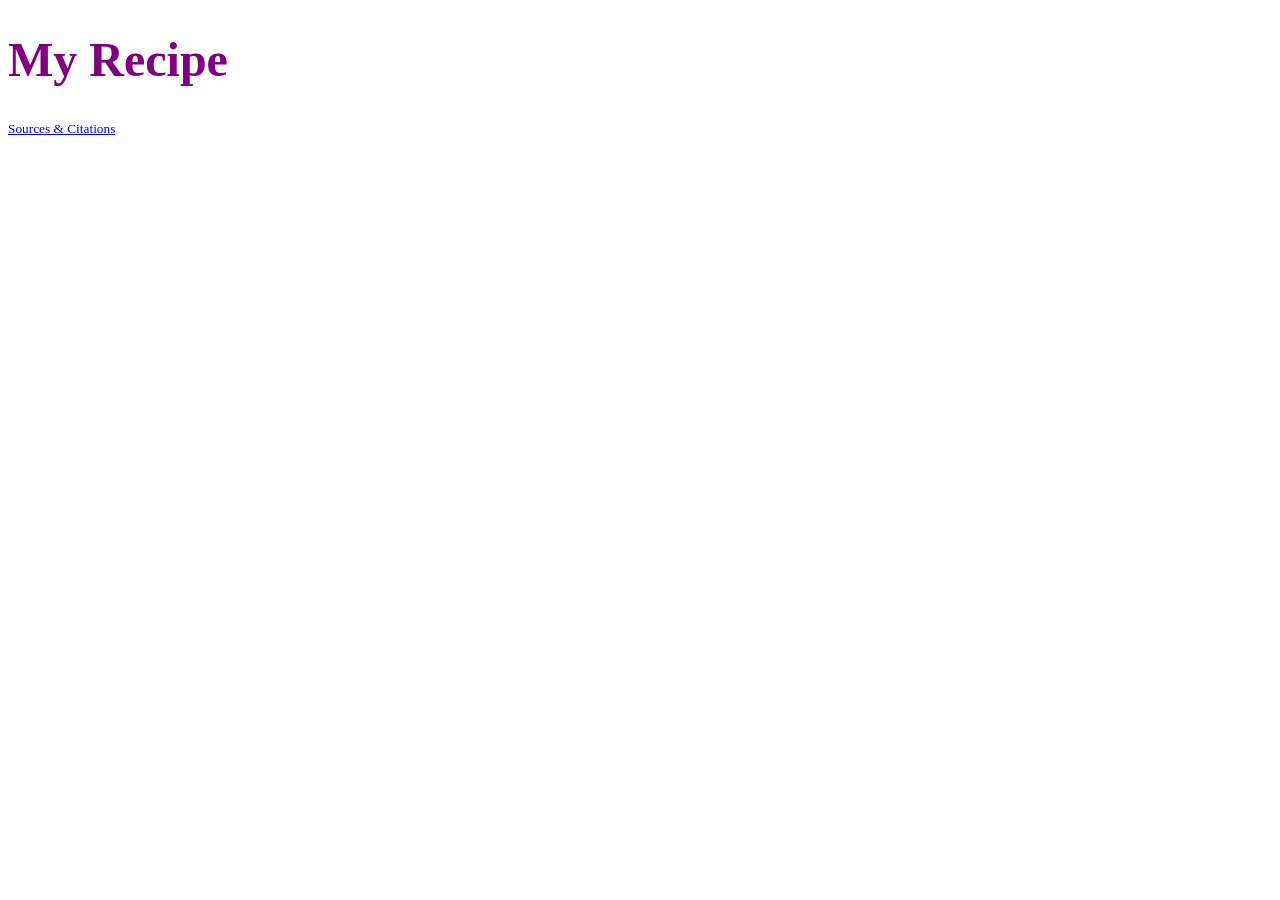
==== index.html @ 33fb9ef0 "Initial commit" ====
<!DOCTYPE html>
<html lang="en">
  <head>
    <meta charset="utf-8">
    <meta name="viewport" content="width=device-width, initial-scale=1">
    <meta name="description" content="My recipe.">
    <title>My Recipe</title>
    <link rel="stylesheet" type="text/css" href="styles.css">
  </head>
  <body>
    <!-- Your recipe goes here! -->
    <main>
      <h1>My Recipe</h1>      
    </main>
    <footer>      
      <small>
        <a href="citations.html">Sources &amp; Citations</a>
      </small>
    </footer>
  </body>
</html>
---- styles.css ----
/* Your styles go here! */
h1 {
  /* Demo style -- remove me and write your own */
  font-size: 48px;
  color: purple;
}
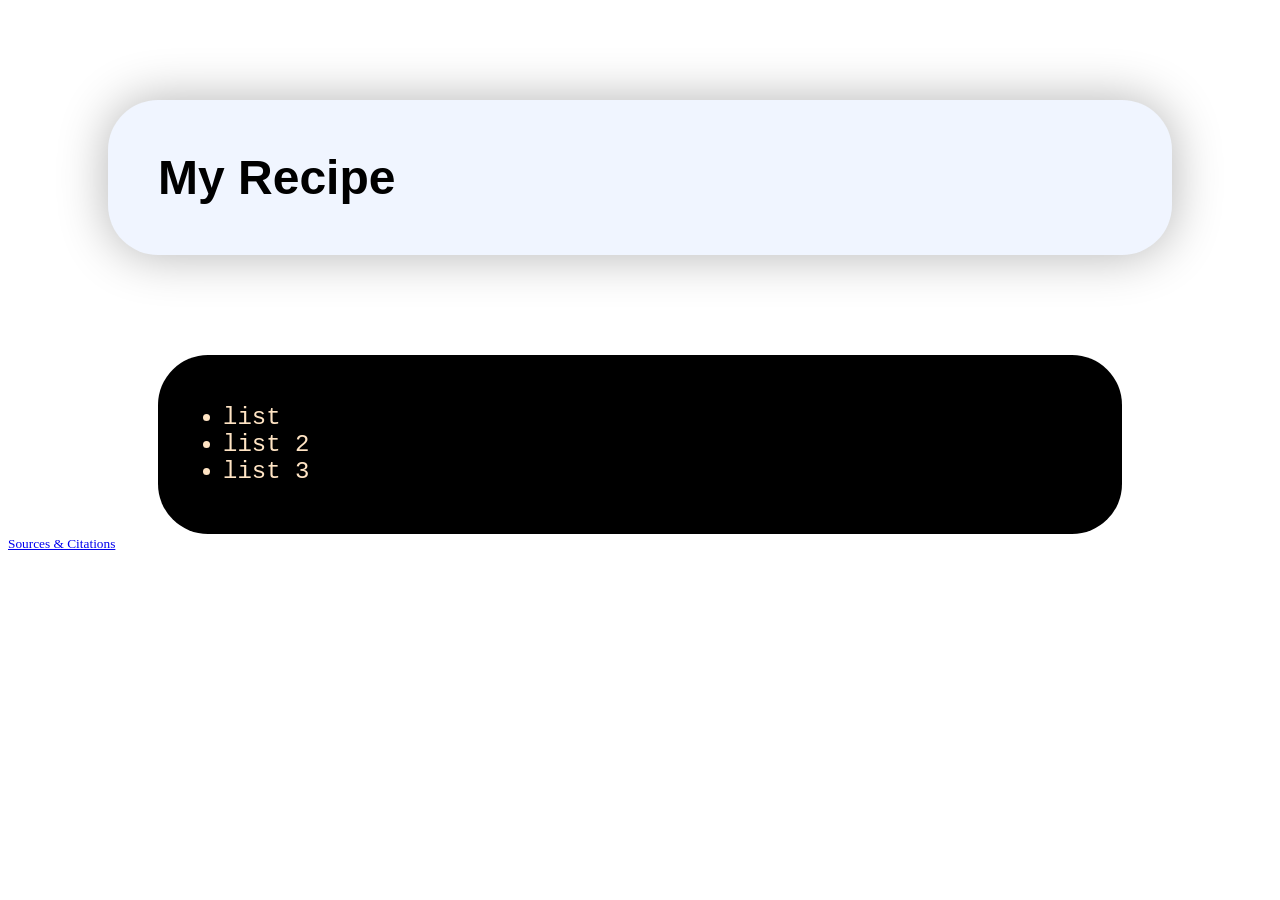
==== commit 9adb3c3b: "initial setup and styling" ====
--- a/index.html
+++ b/index.html
@@ -10,9 +10,24 @@
   <body>
     <!-- Your recipe goes here! -->
     <main>
-      <h1>My Recipe</h1>      
+      <h1>My Recipe</h1>
+      <div>
+        <ul>
+          <li>
+            list
+          </li>
+          <li>
+            list 2
+          </li>
+          <li>
+            list 3
+          </li>
+        </ul>
+      </div>
+
+
     </main>
-    <footer>      
+    <footer>
       <small>
         <a href="citations.html">Sources &amp; Citations</a>
       </small>
--- a/styles.css
+++ b/styles.css
@@ -2,5 +2,25 @@
 h1 {
   /* Demo style -- remove me and write your own */
   font-size: 48px;
-  color: purple;
+  color: rgb(0, 0, 0);
+  font-family: Roboto, Helvetica, sans-serif;
+  padding-inline: 50px;
+  padding-block: 50px;
+  margin-inline: 100px;
+  margin-block: 100px;
+  box-shadow: 0px 0px 50px 0px rgba(0, 0, 0, 0.3);
+  border-radius: 50px;
+  background-color: rgb(240, 245, 255);
 }
+
+div {
+  font-size: 24px;
+  font-family: 'Courier New', Courier, monospace;
+  margin-inline: 150px;
+  padding-block: 25px;
+  padding-inline: 25px;
+  background-color: rgb(0, 0, 0);
+  border-radius: 50px;
+  color: bisque;
+
+}
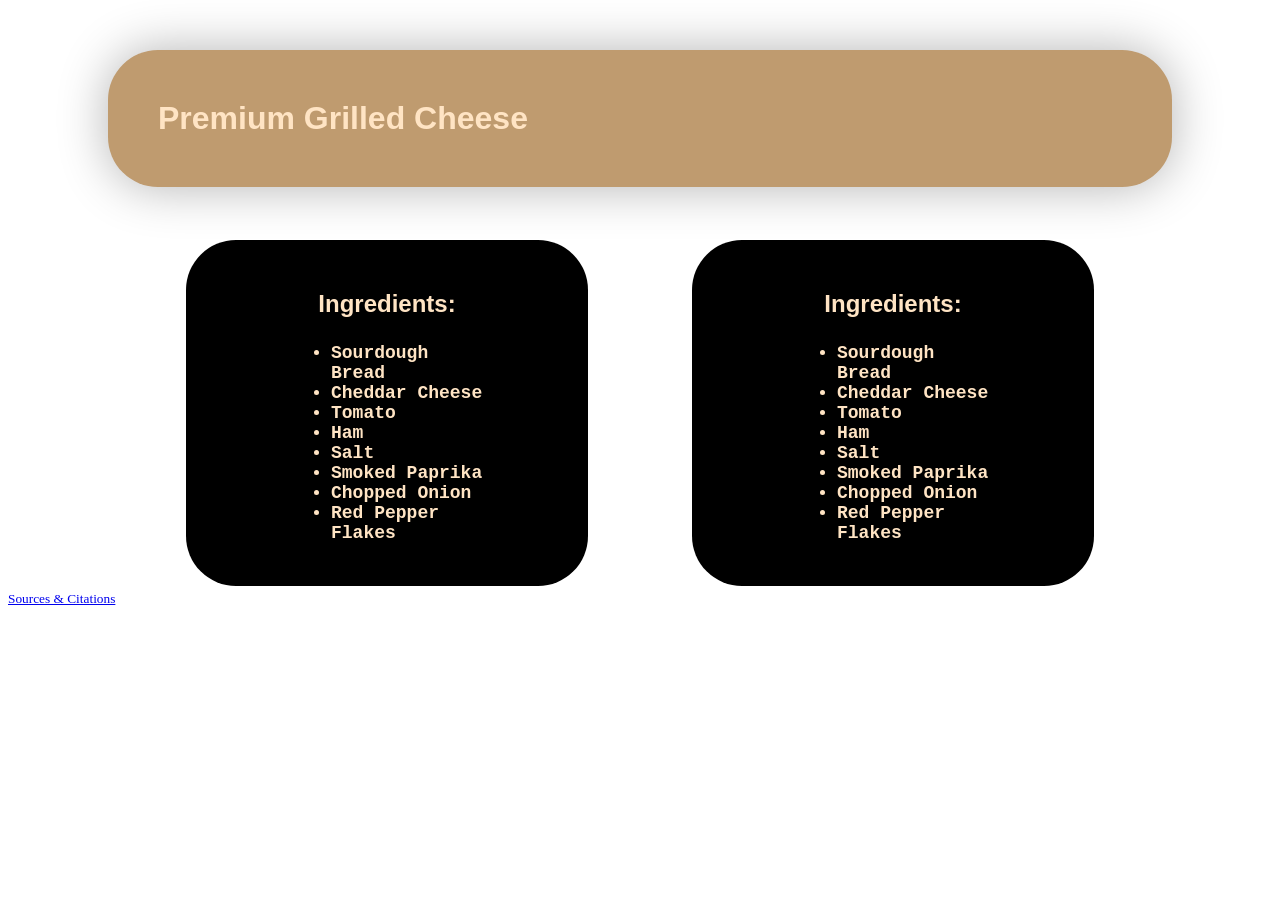
==== commit 7b314c2e: "added ingredients, edited styling, and added a table" ====
--- a/index.html
+++ b/index.html
@@ -10,22 +10,73 @@
   <body>
     <!-- Your recipe goes here! -->
     <main>
-      <h1>My Recipe</h1>
-      <div>
-        <ul>
-          <li>
-            list
-          </li>
-          <li>
-            list 2
-          </li>
-          <li>
-            list 3
-          </li>
-        </ul>
-      </div>
-
-
+      <h1>Premium Grilled Cheese</h1>
+      <table style="padding-inline:125px; width:100%;">
+        <tr>
+          <th>
+            <div>
+              <h2>Ingredients:</h2>
+              <ul>
+                <li>
+                  Sourdough Bread
+                </li>
+                <li>
+                  Cheddar Cheese
+                </li>
+                <li>
+                  Tomato
+                </li>
+                <li>
+                  Ham
+                </li>
+                <li>
+                  Salt
+                </li>
+                <li>
+                  Smoked Paprika
+                </li>
+                <li>
+                  Chopped Onion
+                </li>
+                <li>
+                  Red Pepper Flakes
+                </li>
+              </ul>
+            </div>
+          </th>
+          <th>
+            <div>
+              <h2>Ingredients:</h2>
+              <ul>
+                <li>
+                  Sourdough Bread
+                </li>
+                <li>
+                  Cheddar Cheese
+                </li>
+                <li>
+                  Tomato
+                </li>
+                <li>
+                  Ham
+                </li>
+                <li>
+                  Salt
+                </li>
+                <li>
+                  Smoked Paprika
+                </li>
+                <li>
+                  Chopped Onion
+                </li>
+                <li>
+                  Red Pepper Flakes
+                </li>
+              </ul>
+            </div>
+          </th>
+        </tr>
+      </table>
     </main>
     <footer>
       <small>
--- a/styles.css
+++ b/styles.css
@@ -1,22 +1,22 @@
 /* Your styles go here! */
 h1 {
   /* Demo style -- remove me and write your own */
-  font-size: 48px;
-  color: rgb(0, 0, 0);
+  font-size: 32px;
+  color: bisque;
   font-family: Roboto, Helvetica, sans-serif;
   padding-inline: 50px;
   padding-block: 50px;
   margin-inline: 100px;
-  margin-block: 100px;
+  margin-block: 50px;
   box-shadow: 0px 0px 50px 0px rgba(0, 0, 0, 0.3);
   border-radius: 50px;
-  background-color: rgb(240, 245, 255);
+  background-color: #bf9b6f;
 }
 
 div {
-  font-size: 24px;
+  font-size: 18px;
   font-family: 'Courier New', Courier, monospace;
-  margin-inline: 150px;
+  margin-inline: 50px;
   padding-block: 25px;
   padding-inline: 25px;
   background-color: rgb(0, 0, 0);
@@ -24,3 +24,23 @@
   color: bisque;
 
 }
+
+h2 {
+  color: bisque;
+  font-family: Roboto, Helvetica, sans-serif;
+  margin-inline: 25px;
+  margin-block: 25px;
+  font-size: 24px;
+}
+
+li {
+  text-align: left;
+  margin-inline: 80px;
+}
+
+::selection {
+  background-color: bisque;
+  /* Changes the highlight background */
+  color: #bf9b6f;
+  /* Changes the text color inside the highlight */
+}
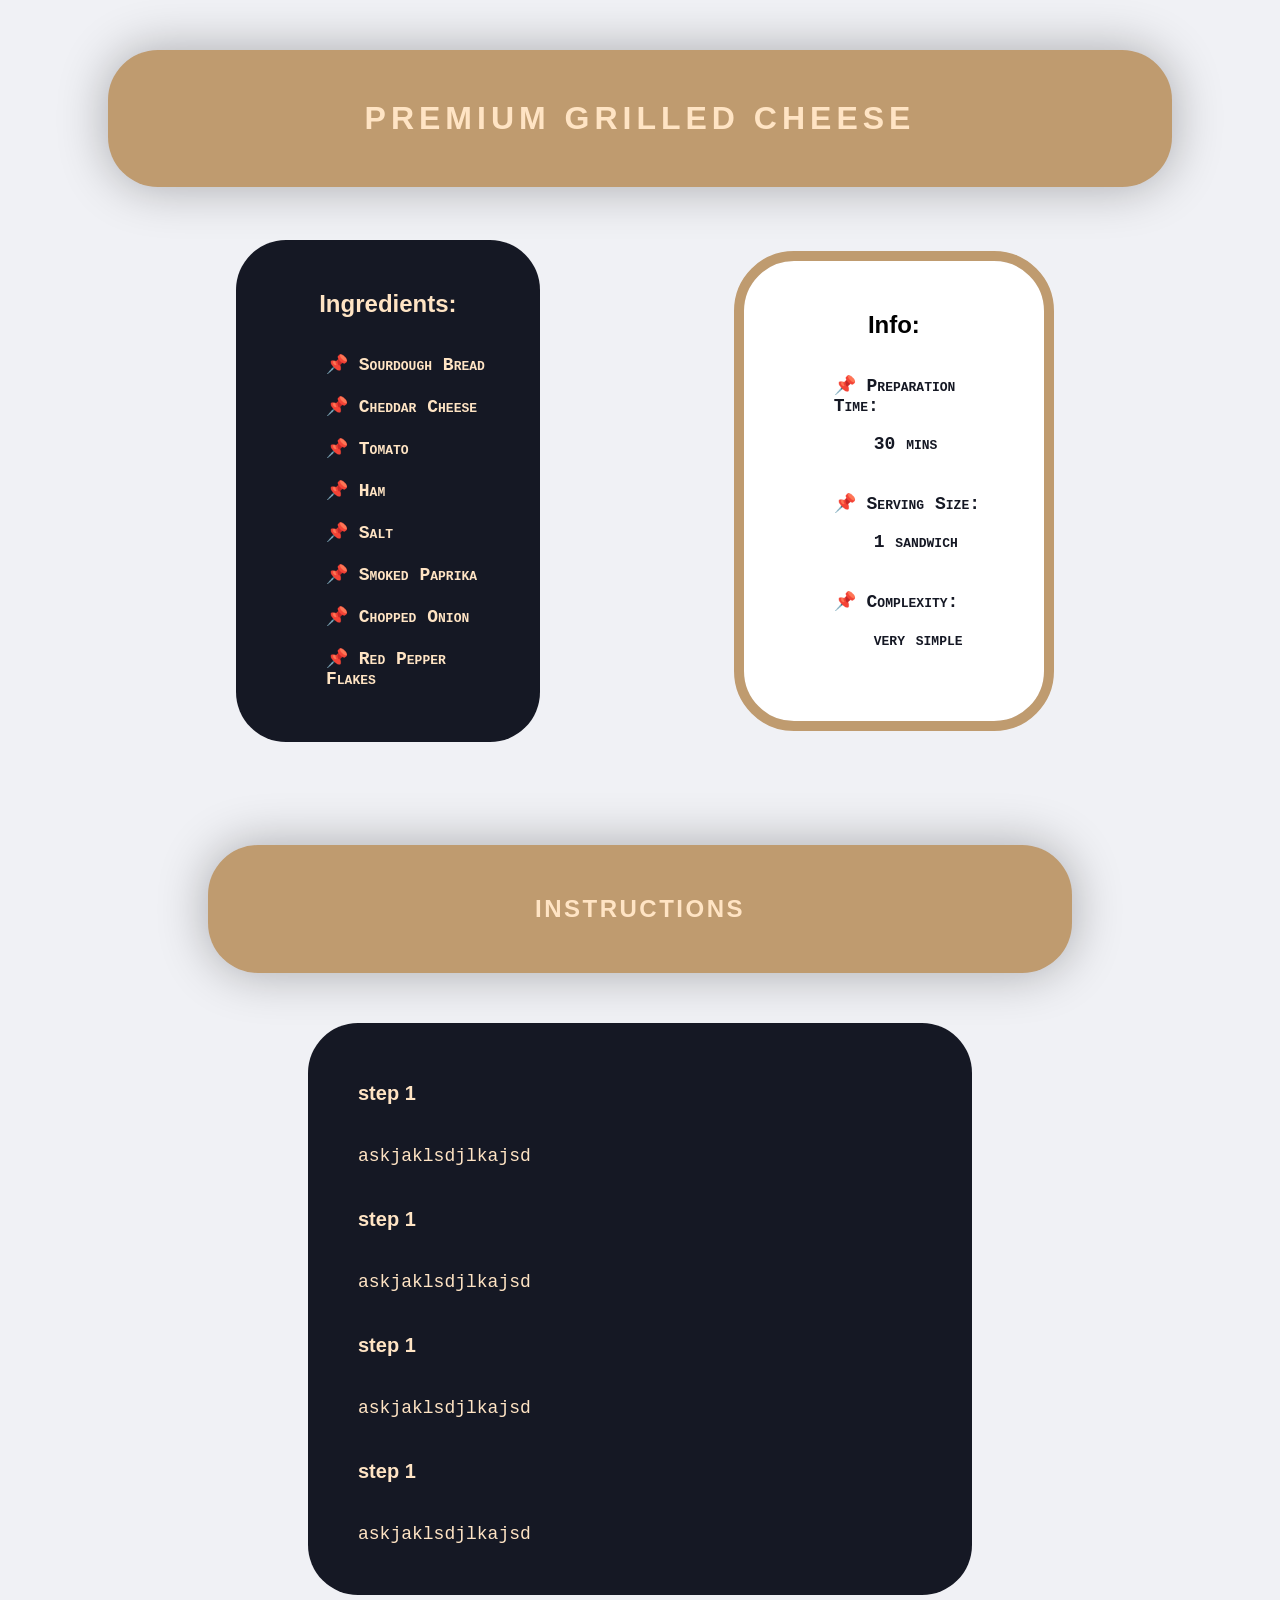
==== commit 4d02cd46: "added recipe information, and tweaked styling further" ====
--- a/index.html
+++ b/index.html
@@ -10,7 +10,9 @@
   <body>
     <!-- Your recipe goes here! -->
     <main>
-      <h1>Premium Grilled Cheese</h1>
+      <header>
+        <h1>Premium Grilled Cheese</h1>
+      </header>
       <table style="padding-inline:125px; width:100%;">
         <tr>
           <th>
@@ -45,39 +47,43 @@
             </div>
           </th>
           <th>
-            <div>
-              <h2>Ingredients:</h2>
+            <div class="info-box">
+              <h2 style="color: black;">Info:</h2>
               <ul>
                 <li>
-                  Sourdough Bread
+                  Preparation Time:<br>
+                  <p style="text-indent: 40px;">30 mins</p>
                 </li>
                 <li>
-                  Cheddar Cheese
+                  Serving Size:<br>
+                  <p style="text-indent: 40px;">1 sandwich</p>
                 </li>
                 <li>
-                  Tomato
-                </li>
-                <li>
-                  Ham
-                </li>
-                <li>
-                  Salt
-                </li>
-                <li>
-                  Smoked Paprika
-                </li>
-                <li>
-                  Chopped Onion
-                </li>
-                <li>
-                  Red Pepper Flakes
+                  Complexity:<br>
+                  <p style="text-indent: 40px;">very simple</p>
                 </li>
               </ul>
             </div>
           </th>
         </tr>
       </table>
+      <h1 class="secondary-header">
+        Instructions
+      </h1>
+      <div class="instructions">
+        <h3>step 1</h3>
+        <p>askjaklsdjlkajsd</p>
+        <h3>step 1</h3>
+        <p>askjaklsdjlkajsd</p>
+        <h3>step 1</h3>
+        <p>askjaklsdjlkajsd</p>
+        <h3>step 1</h3>
+        <p>askjaklsdjlkajsd</p>
+      </div>
     </main>
+
+
+
     <footer>
       <small>
         <a href="citations.html">Sources &amp; Citations</a>
--- a/styles.css
+++ b/styles.css
@@ -1,8 +1,15 @@
-/* Your styles go here! */
+:root {
+  --main-font-color: #ffe4c4;
+  --black: #151824;
+}
+
+body {
+  background-color: #f0f1f5;
+}
+
 h1 {
-  /* Demo style -- remove me and write your own */
   font-size: 32px;
-  color: bisque;
+  color: var(--main-font-color);
   font-family: Roboto, Helvetica, sans-serif;
   padding-inline: 50px;
   padding-block: 50px;
@@ -11,36 +18,76 @@
   box-shadow: 0px 0px 50px 0px rgba(0, 0, 0, 0.3);
   border-radius: 50px;
   background-color: #bf9b6f;
+  letter-spacing: 5px;
+  text-transform: uppercase;
+  text-align: center;
 }
 
 div {
   font-size: 18px;
   font-family: 'Courier New', Courier, monospace;
-  margin-inline: 50px;
+  margin-inline: 100px;
   padding-block: 25px;
   padding-inline: 25px;
-  background-color: rgb(0, 0, 0);
+  background-color: var(--black);
   border-radius: 50px;
-  color: bisque;
-
+  color: var(--main-font-color);
 }
 
 h2 {
-  color: bisque;
+  color: var(--main-font-color);
   font-family: Roboto, Helvetica, sans-serif;
   margin-inline: 25px;
   margin-block: 25px;
   font-size: 24px;
 }
 
+h3 {
+  color: var(--main-font-color);
+  font-family: Roboto, Helvetica, sans-serif;
+  margin-block: 25px;
+  font-size: 20px;
+}
+
+ul {
+  list-style-type: none;
+}
+
 li {
   text-align: left;
-  margin-inline: 80px;
+  margin-inline: 25px;
+  font-variant: small-caps;
+  font-weight: 600;
+  padding-block: 10px;
+}
+
+li::before {
+  content: "📌 ";
 }
 
 ::selection {
-  background-color: bisque;
-  /* Changes the highlight background */
+  background-color: var(--main-font-color);
   color: #bf9b6f;
-  /* Changes the text color inside the highlight */
 }
+
+.info-box {
+  background-color: white;
+  outline: 10px solid #bf9b6f;
+  color: var(--black);
+}
+
+.secondary-header {
+  font-size: 24px;
+  margin-top: 100px;
+  margin-inline: 200px;
+  letter-spacing: 2.5px;
+  text-align: center;
+}
+
+.instructions {
+  margin-inline: 300px;
+  padding-inline: 50px;
+  padding-block: 25px;
+  font-weight: 400;
+  line-height: 2;
+}
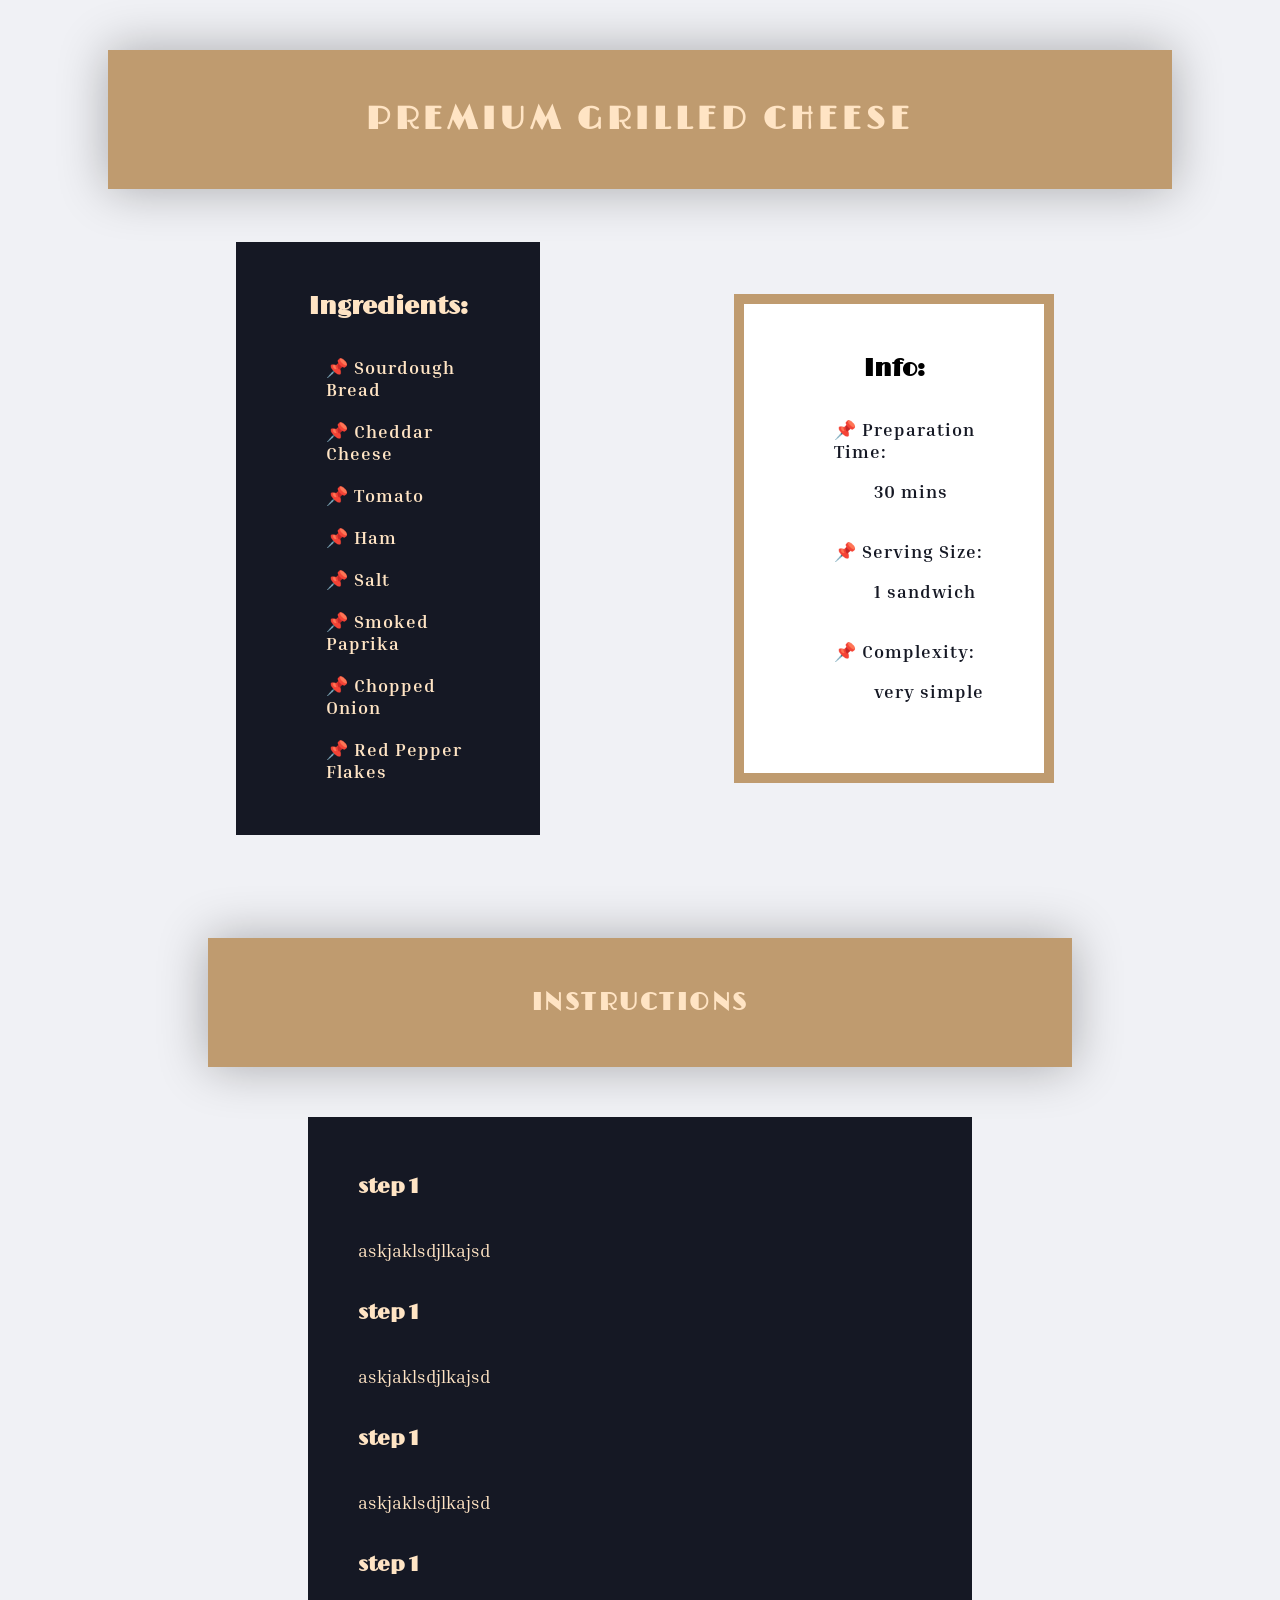
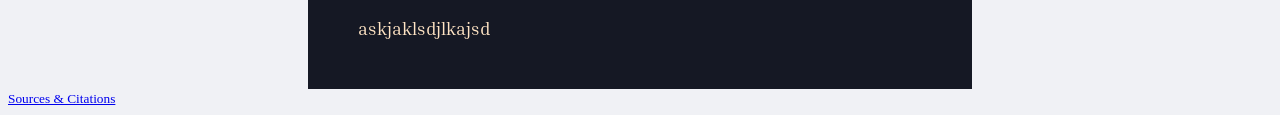
==== commit f1d77fd3: "add fonts and remove rounded corners" ====
--- a/index.html
+++ b/index.html
@@ -1,6 +1,11 @@
 <!DOCTYPE html>
 <html lang="en">
   <head>
+    <link rel="preconnect" href="https://fonts.googleapis.com">
+    <link rel="preconnect" href="https://fonts.gstatic.com" crossorigin>
+    <link
+      href="https://fonts.googleapis.com/css2?family=Inria+Serif:ital,wght@0,300;0,400;0,700;1,300;1,400;1,700&family=Limelight&family=Roboto:ital,wght@0,100..900;1,100..900&display=swap"
+      rel="stylesheet">
     <meta charset="utf-8">
     <meta name="viewport" content="width=device-width, initial-scale=1">
     <meta name="description" content="My recipe.">
--- a/styles.css
+++ b/styles.css
@@ -2,6 +2,31 @@
   --main-font-color: #ffe4c4;
   --black: #151824;
 }
+
+.limelight-regular {
+  font-family: "Limelight", sans-serif;
+  font-weight: 400;
+  font-style: normal;
+}
+
+.inria-serif-light {
+  font-family: "Inria Serif", serif;
+  font-weight: 300;
+  font-style: normal;
+}
+
+.inria-serif-regular {
+  font-family: "Inria Serif", serif;
+  font-weight: 400;
+  font-style: normal;
+}
+
+.inria-serif-bold {
+  font-family: "Inria Serif", serif;
+  font-weight: 700;
+  font-style: normal;
+}
+
 
 body {
   background-color: #f0f1f5;
@@ -10,13 +35,13 @@
 h1 {
   font-size: 32px;
   color: var(--main-font-color);
-  font-family: Roboto, Helvetica, sans-serif;
+  font-family: "Limelight", sans-serif;
   padding-inline: 50px;
   padding-block: 50px;
   margin-inline: 100px;
   margin-block: 50px;
   box-shadow: 0px 0px 50px 0px rgba(0, 0, 0, 0.3);
-  border-radius: 50px;
+  border-radius: 0px;
   background-color: #bf9b6f;
   letter-spacing: 5px;
   text-transform: uppercase;
@@ -25,18 +50,18 @@
 
 div {
   font-size: 18px;
-  font-family: 'Courier New', Courier, monospace;
+  font-family: "Inria Serif", serif;
   margin-inline: 100px;
   padding-block: 25px;
   padding-inline: 25px;
   background-color: var(--black);
-  border-radius: 50px;
+  border-radius: 0px;
   color: var(--main-font-color);
 }
 
 h2 {
   color: var(--main-font-color);
-  font-family: Roboto, Helvetica, sans-serif;
+  font-family: "Limelight", serif;
   margin-inline: 25px;
   margin-block: 25px;
   font-size: 24px;
@@ -44,7 +69,7 @@
 
 h3 {
   color: var(--main-font-color);
-  font-family: Roboto, Helvetica, sans-serif;
+  font-family: "Limelight", serif;
   margin-block: 25px;
   font-size: 20px;
 }
@@ -56,9 +81,10 @@
 li {
   text-align: left;
   margin-inline: 25px;
-  font-variant: small-caps;
-  font-weight: 600;
+  /*font-variant: small-caps;*/
+  font-weight: 800;
   padding-block: 10px;
+  letter-spacing: 1px;
 }
 
 li::before {
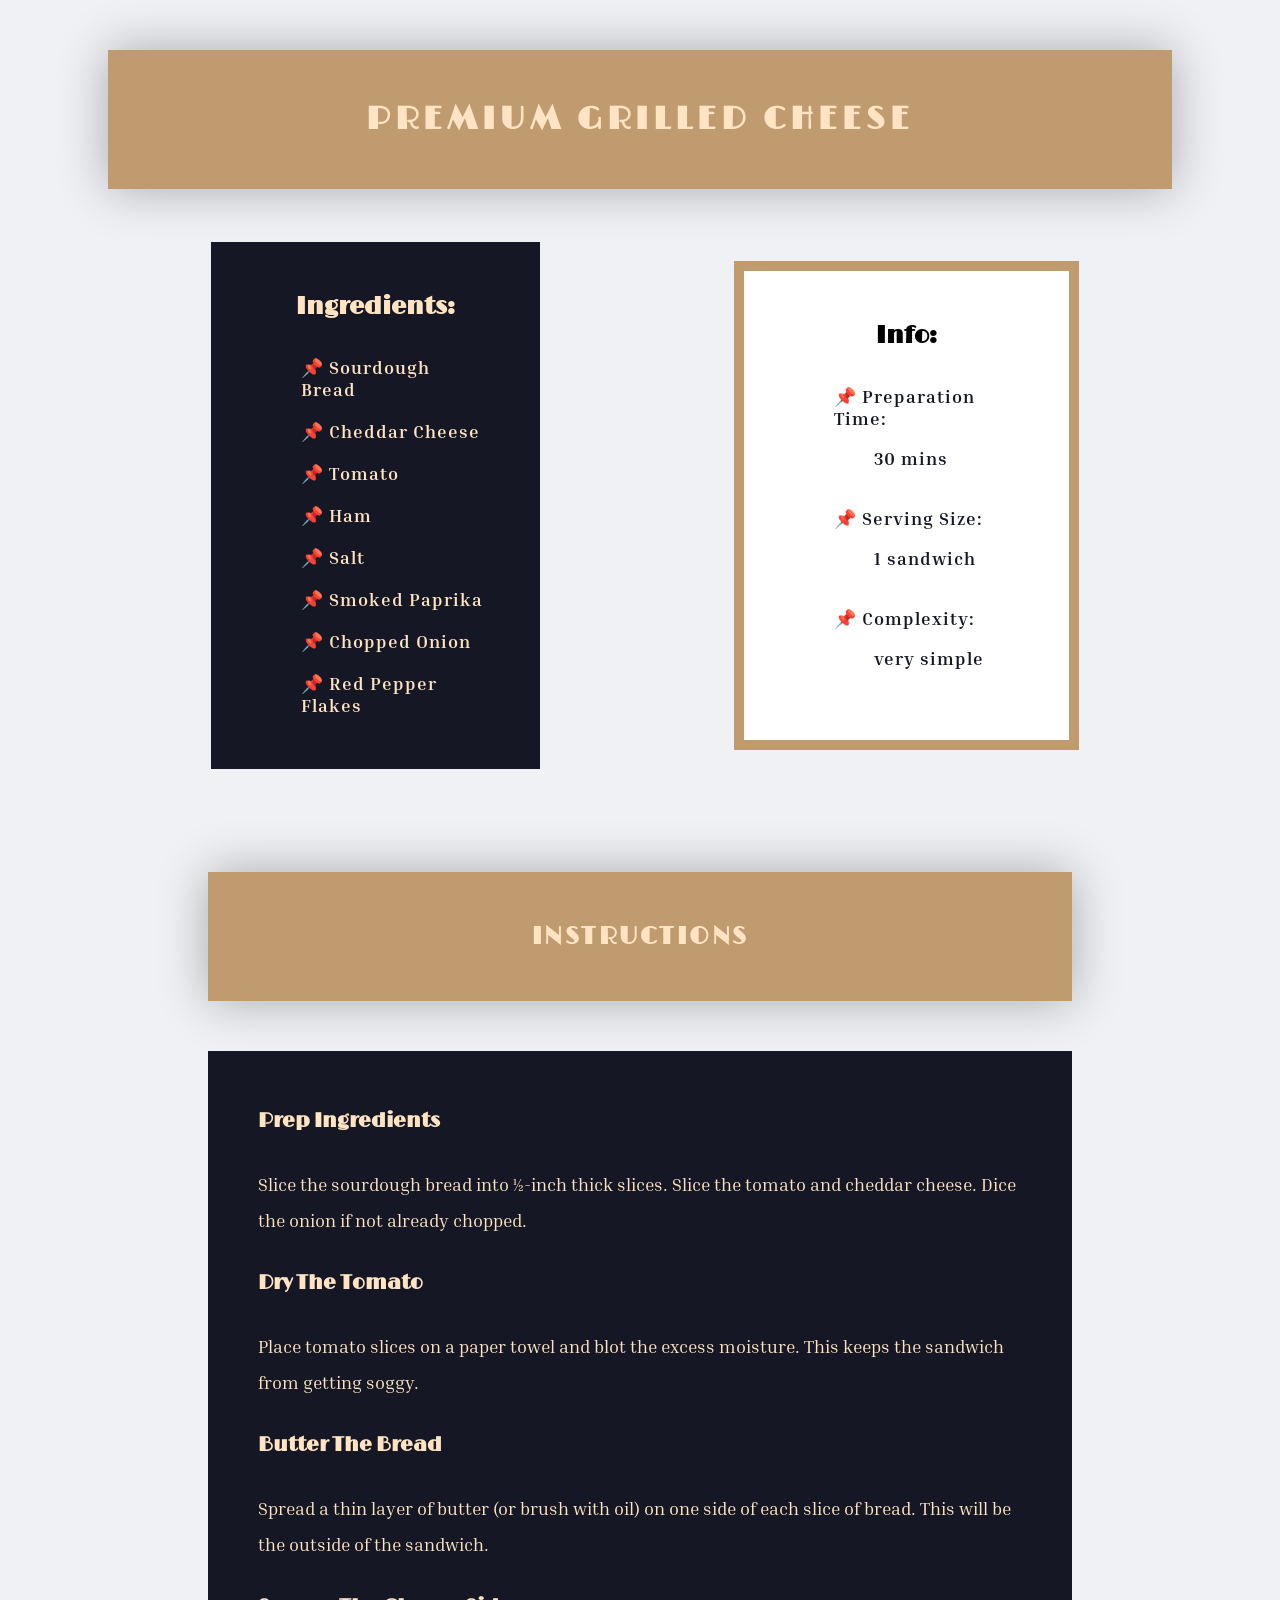
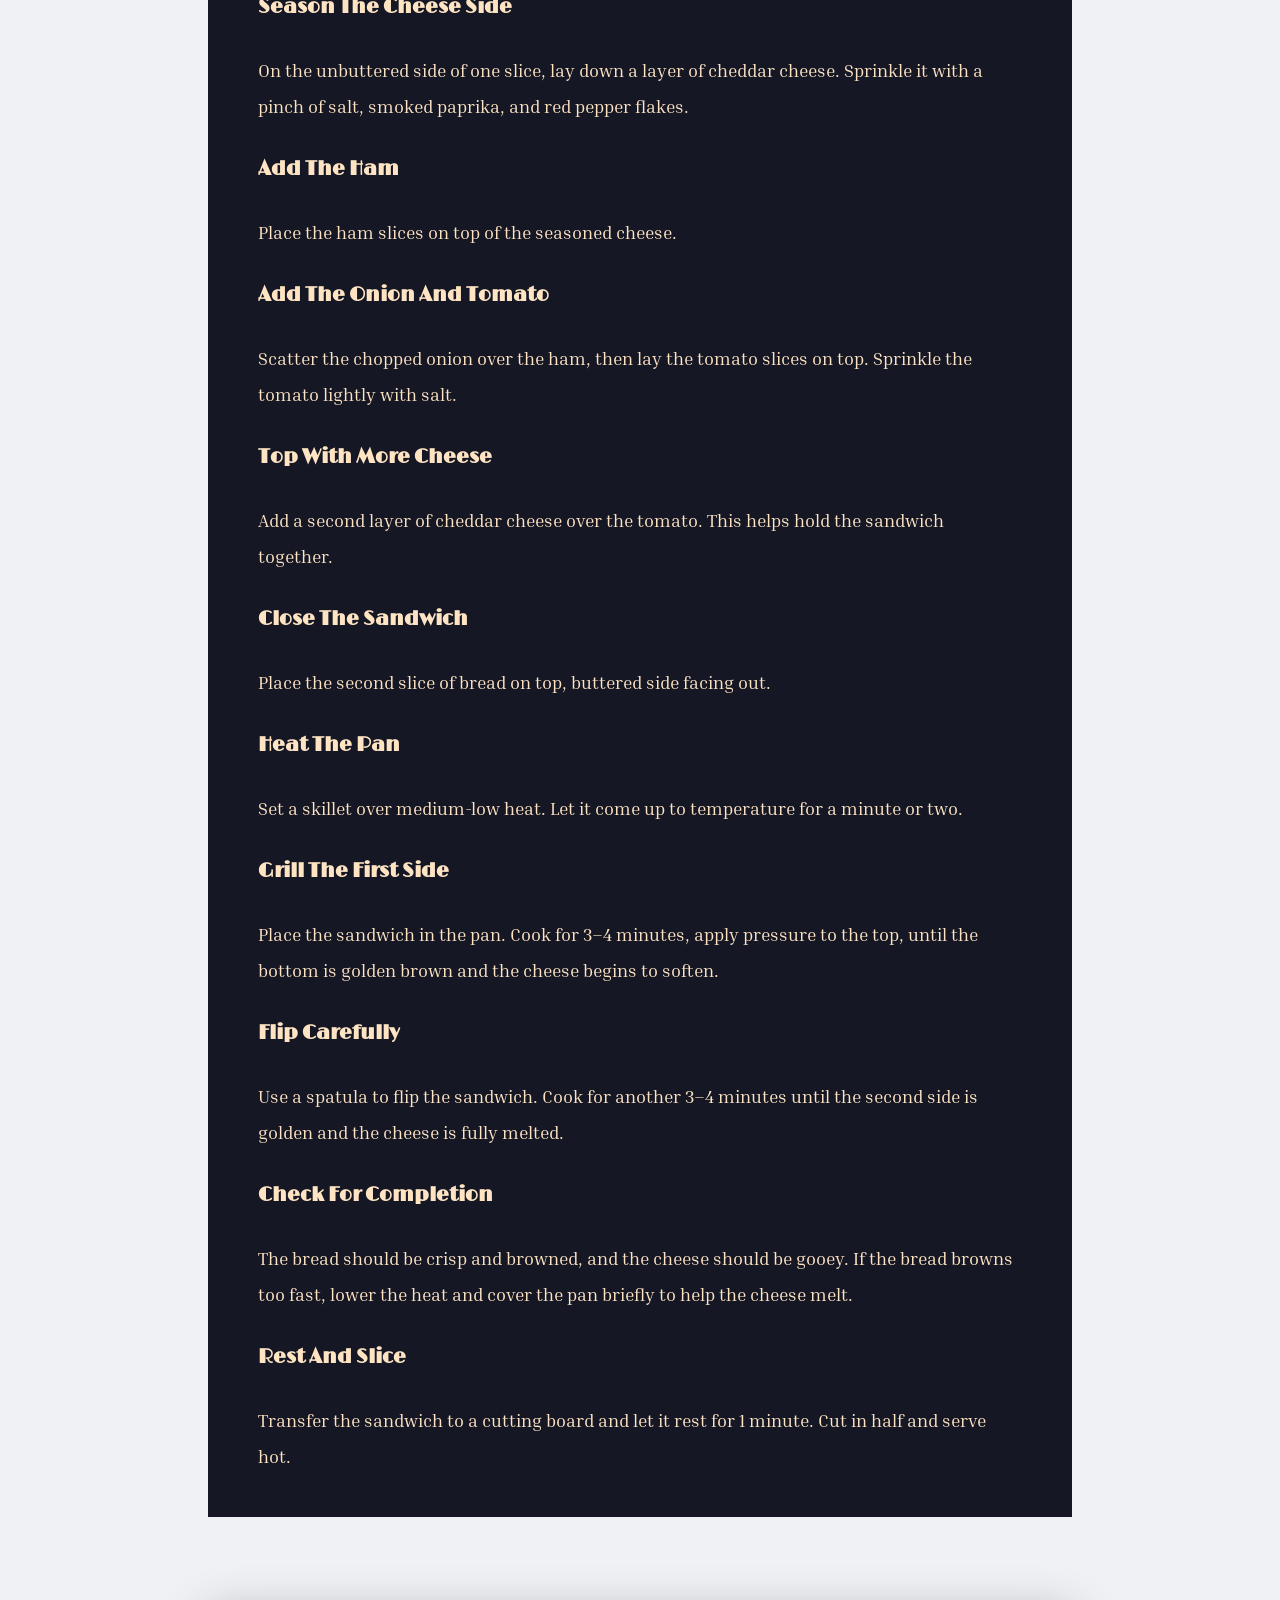
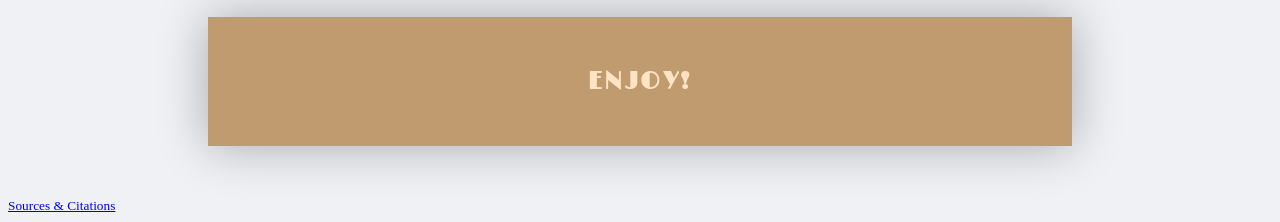
==== commit 103310e0: "added instructions and finalized site styling" ====
--- a/index.html
+++ b/index.html
@@ -8,8 +8,9 @@
       rel="stylesheet">
     <meta charset="utf-8">
     <meta name="viewport" content="width=device-width, initial-scale=1">
-    <meta name="description" content="My recipe.">
-    <title>My Recipe</title>
+    <meta name="description" content="Grilled Cheese">
+    <link rel="icon" type="image/png" href="/sandwich.png">
+    <title>Grilled Cheese</title>
     <link rel="stylesheet" type="text/css" href="styles.css">
   </head>
   <body>
@@ -18,7 +19,7 @@
       <header>
         <h1>Premium Grilled Cheese</h1>
       </header>
-      <table style="padding-inline:125px; width:100%;">
+      <table style="padding-inline:100px; width:100%;">
         <tr>
           <th>
             <div>
@@ -76,15 +77,55 @@
         Instructions
       </h1>
       <div class="instructions">
-        <h3>step 1</h3>
-        <p>askjaklsdjlkajsd</p>
-        <h3>step 1</h3>
-        <p>askjaklsdjlkajsd</p>
-        <h3>step 1</h3>
-        <p>askjaklsdjlkajsd</p>
-        <h3>step 1</h3>
-        <p>askjaklsdjlkajsd</p>
+        <h3>Prep ingredients</h3>
+        <p>Slice the sourdough bread into ½-inch thick slices. Slice the tomato and cheddar cheese.
+          Dice the
+          onion if not already chopped.</p>
+        <h3>Dry the tomato</h3>
+        <p>Place tomato slices on a paper towel and blot the excess moisture. This keeps the
+          sandwich from
+          getting soggy.</p>
+        <h3>Butter the bread</h3>
+        <p>Spread a thin layer of butter (or brush with oil) on one side of each slice of bread.
+          This will be
+          the outside of the sandwich.</p>
+        <h3>Season the cheese side</h3>
+        <p>On the unbuttered side of one slice, lay down a layer of cheddar cheese. Sprinkle it with
+          a pinch of
+          salt, smoked paprika, and red pepper flakes.</p>
+        <h3>Add the ham</h3>
+        <p>Place the ham slices on top of the seasoned cheese.</p>
+        <h3>Add the onion and tomato</h3>
+        <p>Scatter the chopped onion over the ham, then lay the tomato slices on top. Sprinkle the
+          tomato
+          lightly with salt.</p>
+        <h3>Top with more cheese</h3>
+        <p>Add a second layer of cheddar cheese over the tomato. This helps hold the sandwich
+          together.</p>
+        <h3>Close the sandwich</h3>
+        <p>Place the second slice of bread on top, buttered side facing out.</p>
+        <h3>Heat the pan</h3>
+        <p>Set a skillet over medium-low heat. Let it come up to temperature for a minute or two.
+        </p>
+        <h3>Grill the first side</h3>
+        <p>Place the sandwich in the pan. Cook for 3–4 minutes, apply pressure to the top,
+          until the
+          bottom is golden brown and the cheese begins to soften.</p>
+        <h3>Flip carefully</h3>
+        <p>Use a spatula to flip the sandwich. Cook for another 3–4 minutes until the second side is
+          golden and
+          the cheese is fully melted.</p>
+        <h3>Check for completion</h3>
+        <p>The bread should be crisp and browned, and the cheese should be gooey. If the bread
+          browns too fast,
+          lower the heat and cover the pan briefly to help the cheese melt.</p>
+        <h3>Rest and slice</h3>
+        <p>Transfer the sandwich to a cutting board and let it rest for 1 minute. Cut in half and
+          serve hot.</p>
       </div>
+      <h1 class="secondary-header">
+        Enjoy!
+      </h1>
     </main>
 
 
--- a/styles.css
+++ b/styles.css
@@ -72,6 +72,7 @@
   font-family: "Limelight", serif;
   margin-block: 25px;
   font-size: 20px;
+  text-transform: capitalize;
 }
 
 ul {
@@ -111,7 +112,7 @@
 }
 
 .instructions {
-  margin-inline: 300px;
+  margin-inline: 200px;
   padding-inline: 50px;
   padding-block: 25px;
   font-weight: 400;
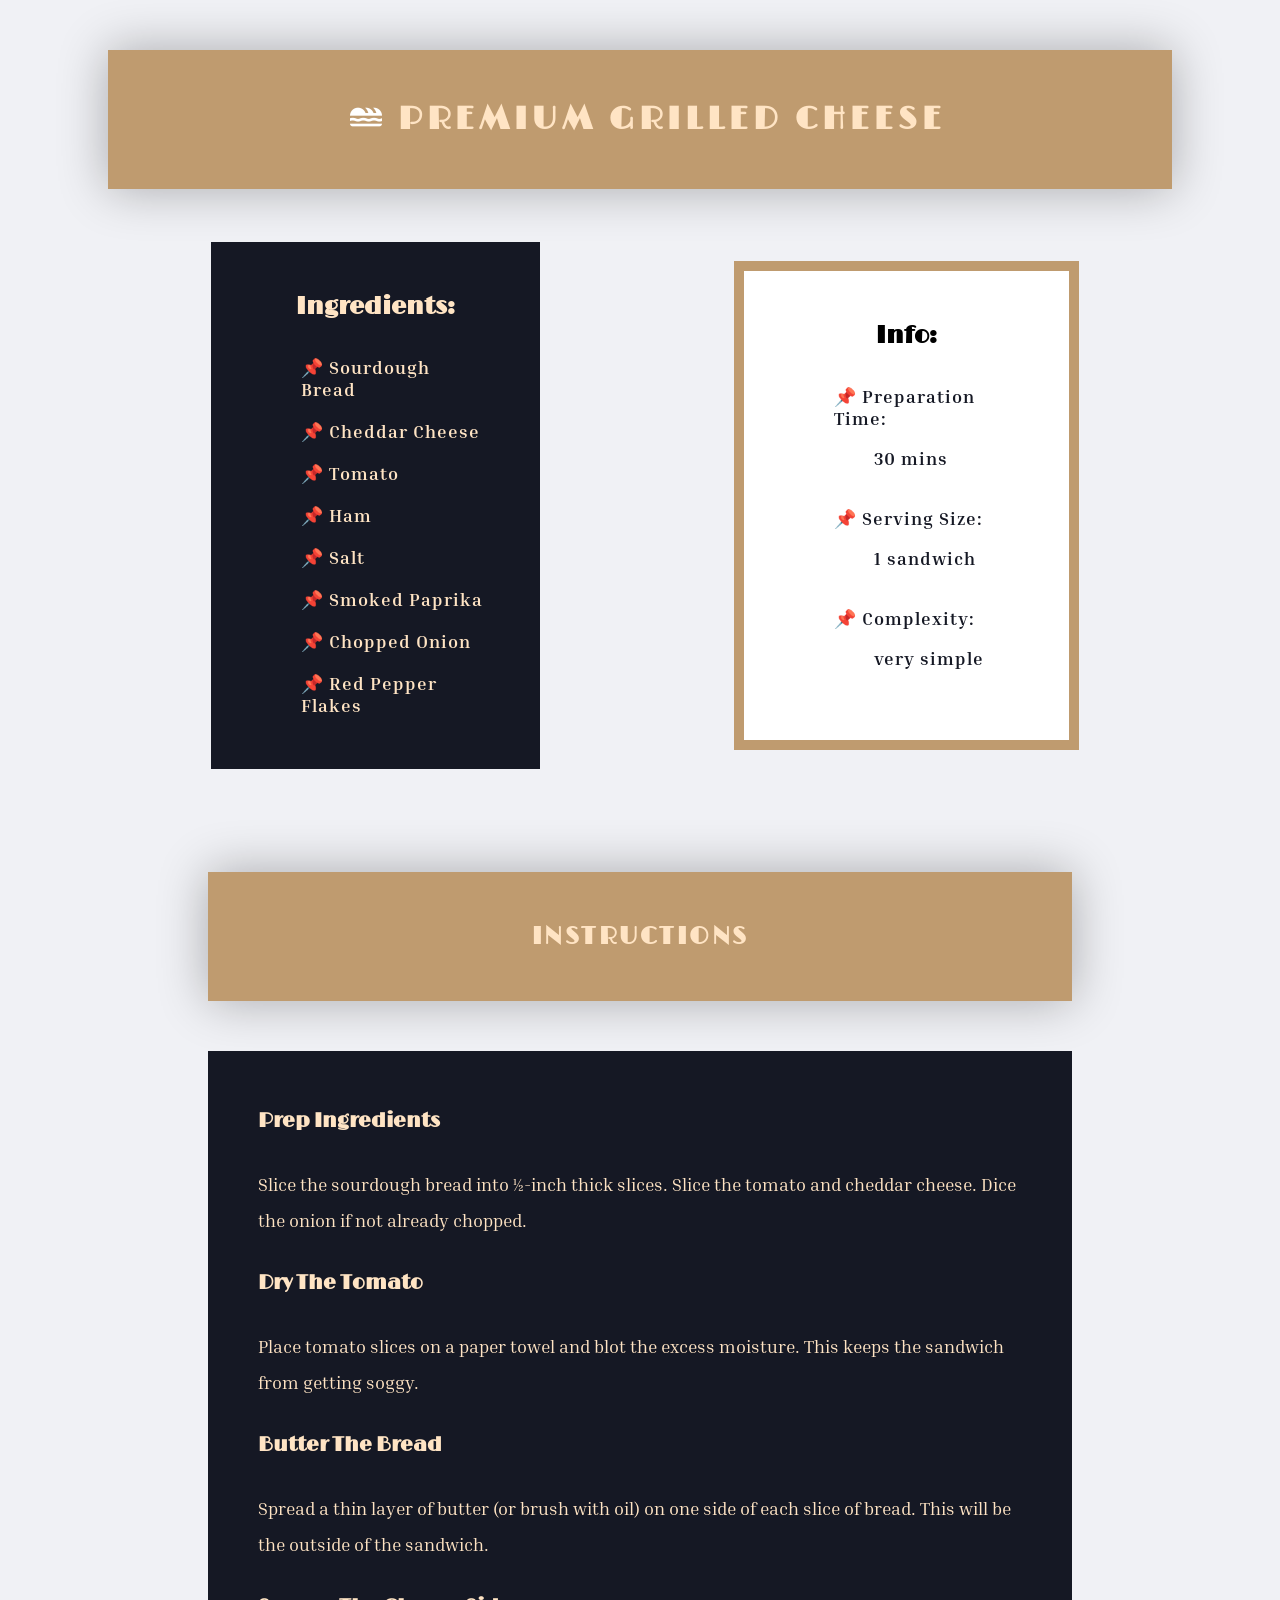
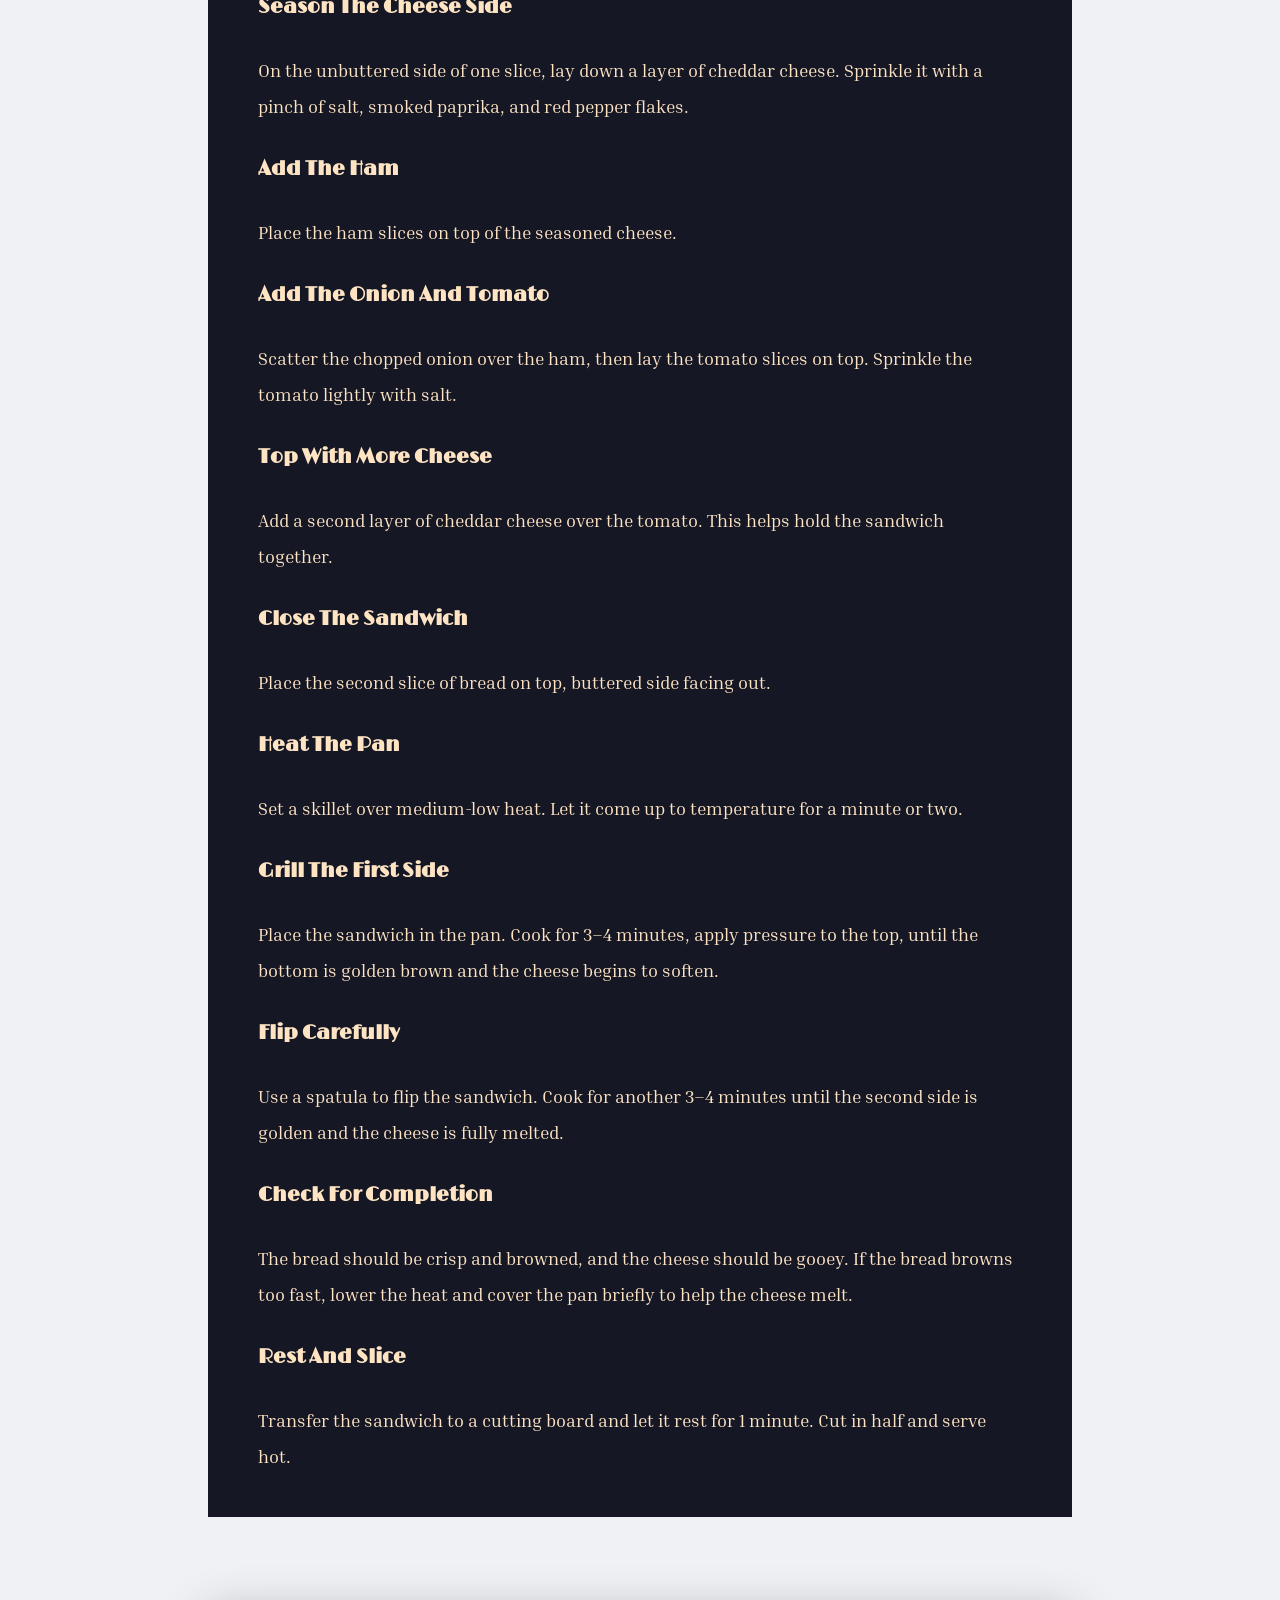
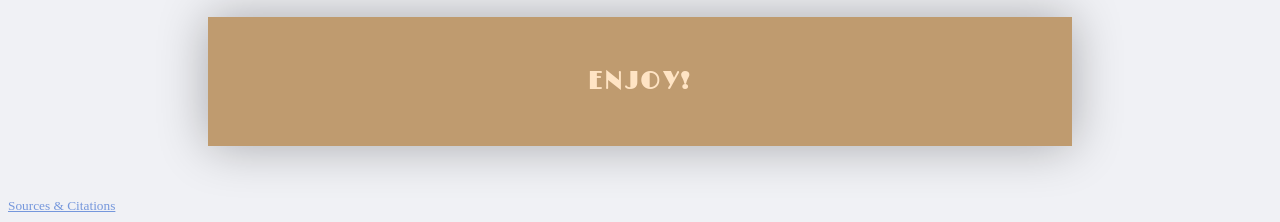
==== commit 7c2bb3ba: "added sandwich icon in the text" ====
--- a/index.html
+++ b/index.html
@@ -17,7 +17,8 @@
     <!-- Your recipe goes here! -->
     <main>
       <header>
-        <h1>Premium Grilled Cheese</h1>
+        <h1><img src="sandwich.png" alt="sandiwch emoji" class="inline-image">Premium Grilled
+          Cheese</h1>
       </header>
       <table style="padding-inline:100px; width:100%;">
         <tr>
--- a/styles.css
+++ b/styles.css
@@ -118,3 +118,35 @@
   font-weight: 400;
   line-height: 2;
 }
+
+a:link {
+  color: #7597dc;
+}
+
+a:visited {
+  color: #a774cc;
+}
+
+a:hover {
+  background-color: var(--main-font-color);
+  color: #bf9b6f;
+}
+
+a:active {
+  color: white;
+  background-color: var(--main-font-color);
+}
+
+.inline-image {
+  height: 1em;
+  width: auto;
+
+  vertical-align: middle;
+
+  position: relative;
+  top: -0.1em;
+
+  margin-inline: 0.5em;
+
+  filter: invert(100%);
+}
